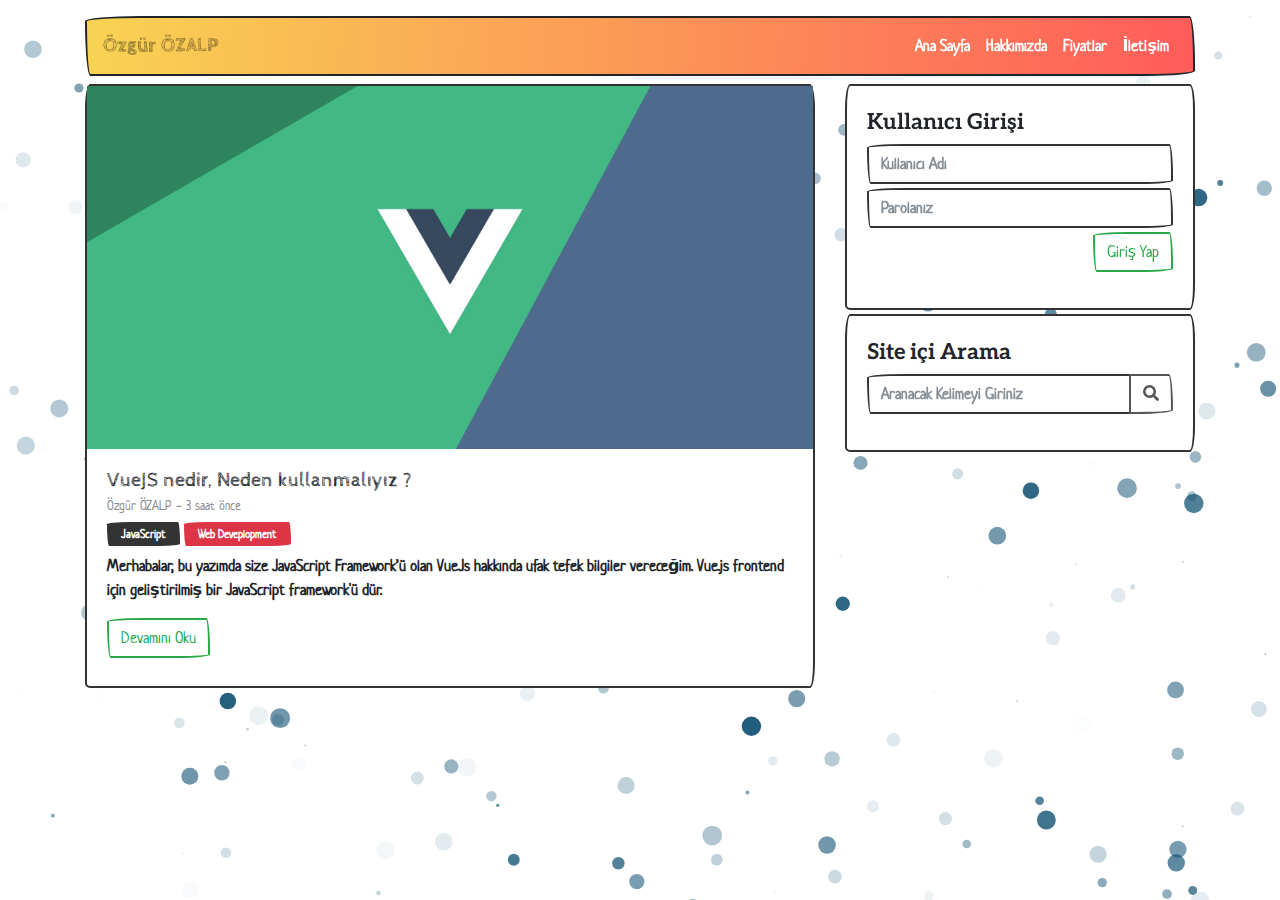
==== index.html @ abfc7f19 "son rütüşlar atıldı" ====
<!doctype html>
<html lang="tr">
<head>
    <meta charset="utf-8">
    <meta name="viewport" content="width=device-width, initial-scale=1, shrink-to-fit=no">
    <link rel="icon" type="image/png" href="img/favicon.png">
    <link rel="stylesheet" href="css/bootstrap.min.css">
    <link rel="stylesheet" href="css/style.css">
    <title>Özgür ÖZALP - Hoş Geldiniz</title>
</head>
<body class="bg-light">      
<div id="particles-js"></div>   
<div class="container">
    <!-- Menu -->
    <nav class="navbar navbar-expand-lg navbar-dark mt-3 rounded bg-danger mb-2 bg-renk">
        <a class="navbar-brand text-black-50 font-weight-bold" href="#">Özgür ÖZALP</a>
        <button class="navbar-toggler" type="button" data-toggle="collapse" data-target="#navbarSupportedContent" aria-controls="navbarSupportedContent" aria-expanded="false" aria-label="Toggle navigation">
            <span class="navbar-toggler-icon"></span>
        </button>
        <div class="collapse navbar-collapse" id="navbarSupportedContent">
            <ul class="navbar-nav ml-auto">
                <li class="nav-item active">
                    <a class="nav-link" href="#">Ana Sayfa <span class="sr-only">(current)</span></a>
                </li>
                <li class="nav-item">
                    <a class="nav-link" href="about.html">Hakkımızda</a>
                </li>
                <li class="nav-item">
                    <a class="nav-link" href="pricing.html">Fiyatlar</a>
                </li>
                <li class="nav-item">
                    <a class="nav-link" href="contact.html">İletişim</a>
                </li>
            </ul>
        </div>
    </nav>
    <!-- Menu -->
    <div class="row mb-5">
        <div class="col-md-8 mb-1">
            <div class="card">
                <img src="img/article-img.png" class="card-img-top" alt="Özgür ÖZALP">
                <div class="card-body">
                    <h5 class="card-title mb-0">VueJS nedir, Neden kullanmalıyız ?</h5>
                    <p class="mb-1"><small class="text-muted">Özgür ÖZALP - 3 saat önce</small></p>
                    <a href="#" class="badge badge-primary text-decoration-none">JavaScript</a>
                    <a href="#" class="badge badge-danger text-decoration-none">Web Deveplopment</a>
                    <p class="card-text mt-2">Merhabalar, bu yazımda size JavaScript Framework’ü olan VueJs hakkında ufak tefek bilgiler vereceğim.
                        Vue.js frontend için geliştirilmiş bir JavaScript framework'ü dür.
                    </p>
                    <a href="post.html" class="btn btn-outline-success mb-2">Devamını Oku</a>
                </div>
            </div>
        </div>
        <div class="col-md-4">
            <div class="card mb-1">
                <div class="card-body">
                    <p class="fontlu-text">Kullanıcı Girişi</p>
                    <form id="loginForm">
                        <div class="form-group mb-1">
                            <input type="text" class="form-control" placeholder="Kullanıcı Adı" required>
                        </div>
                        <div class="form-group mb-1">
                            <input type="password" class="form-control" placeholder="Parolanız" required>
                        </div>
                        <div class="form-group text-right">
                            <button class="btn btn-outline-success">
                                Giriş Yap
                            </button>
                        </div>
                    </form>
                </div>
            </div>
            <div class="card">
                <div class="card-body">
                    <p class="fontlu-text">Site içi Arama</p>
                    <form id="searchForm">
                        <div class="input-group mb-3">
                            <input type="text" class="form-control" placeholder="Aranacak Kelimeyi Giriniz" aria-label="Aracanak Kelimeyi Giriniz" aria-describedby="button-addon2">
                            <div class="input-group-append">
                                <button class="btn btn-outline-secondary" type="button" id="button-addon2">
                                    <i class="fas fa-search"></i>
                                </button>
                            </div>
                        </div>
                    </form>
                </div>
            </div>
        </div>
    </div>
</div>
<script src="https://code.jquery.com/jquery-3.3.1.slim.min.js"></script>
<script src="https://cdnjs.cloudflare.com/ajax/libs/popper.js/1.14.7/umd/popper.min.js"></script>
<script src="https://stackpath.bootstrapcdn.com/bootstrap/4.3.1/js/bootstrap.min.js"></script>
<script src="js/particles.min.js"></script>
<script src="js/main.js"></script>
</body>
</html>
---- css/style.css ----
@import url('https://fonts.googleapis.com/css?family=Advent+Pro|Aleo|Roboto');
@import url(https://use.fontawesome.com/releases/v5.7.2/css/all.css);
.bg-renk {
    background: #F8D353;
    background: -webkit-linear-gradient(top left, #F8D353, #FF5C5A);
    background: -moz-linear-gradient(top left, #F8D353, #FF5C5A);
    background: linear-gradient(top left, #F8D353, #FF5C5A);
}
.pricing-card-title{
    font-family: 'Roboto', sans-serif;
}
.fa-whatsapp {
    color : #29a71a;
}
.pointer{
    cursor: pointer;
}
.contact-text{
    font-family: 'Advent Pro', sans-serif;
    font-size: 50px;
}
.fontlu-text{
	font-family: 'Aleo', serif;
	font-size: 22px;
	margin-bottom: 5px;
}

.yorumlar {
    font-family: 'Aleo', serif;
    font-size: 35px;
}

.yorumYap {
    font-family: 'Aleo', serif;
    font-size: 35px;
}


#particles-js{ 
    position: fixed;
    width: 100%; 
    height: 100%;
}
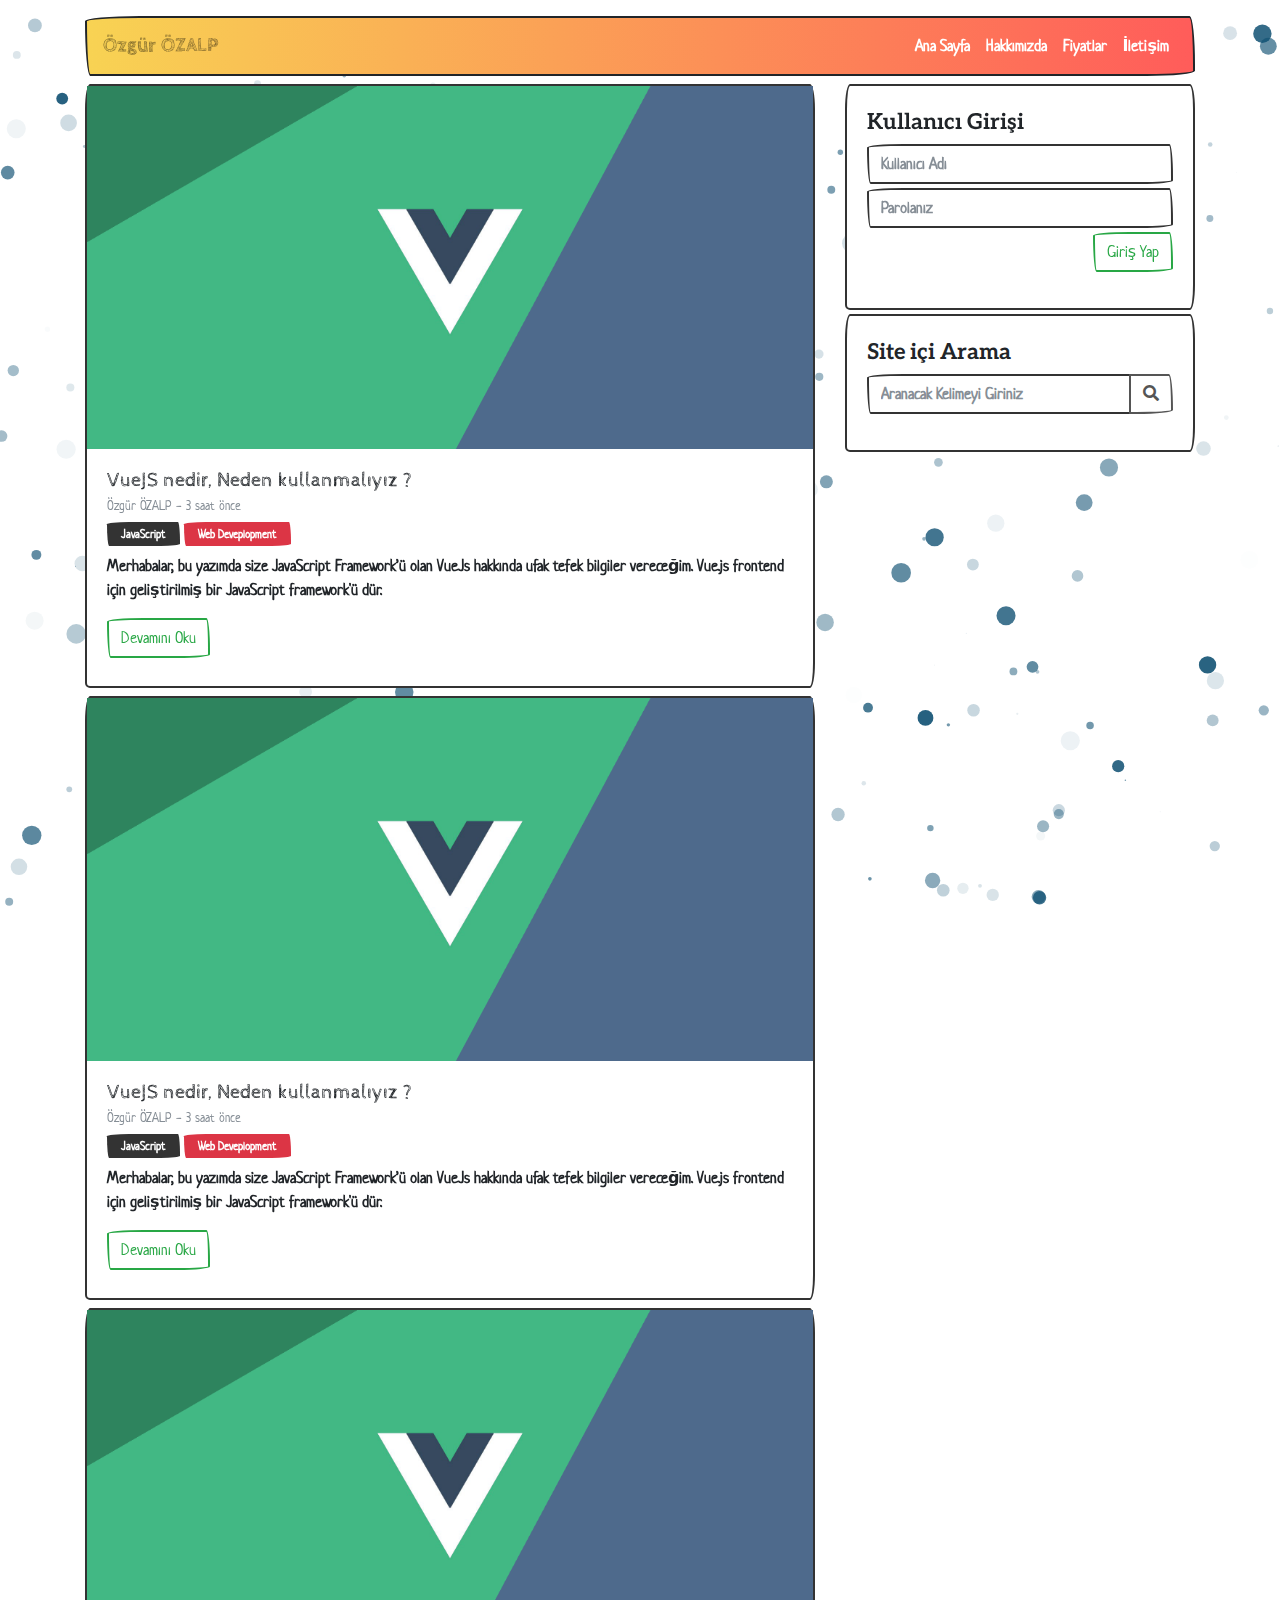
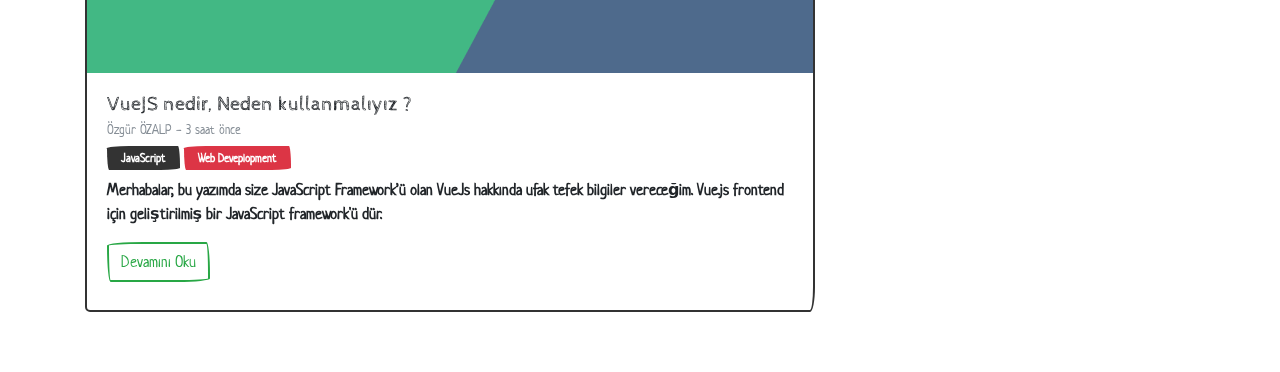
==== commit ba7344eb: "ana sayfaya içerik eklendi" ====
--- a/index.html
+++ b/index.html
@@ -37,17 +37,51 @@
     <!-- Menu -->
     <div class="row mb-5">
         <div class="col-md-8 mb-1">
-            <div class="card">
-                <img src="img/article-img.png" class="card-img-top" alt="Özgür ÖZALP">
-                <div class="card-body">
-                    <h5 class="card-title mb-0">VueJS nedir, Neden kullanmalıyız ?</h5>
-                    <p class="mb-1"><small class="text-muted">Özgür ÖZALP - 3 saat önce</small></p>
-                    <a href="#" class="badge badge-primary text-decoration-none">JavaScript</a>
-                    <a href="#" class="badge badge-danger text-decoration-none">Web Deveplopment</a>
-                    <p class="card-text mt-2">Merhabalar, bu yazımda size JavaScript Framework’ü olan VueJs hakkında ufak tefek bilgiler vereceğim.
-                        Vue.js frontend için geliştirilmiş bir JavaScript framework'ü dür.
-                    </p>
-                    <a href="post.html" class="btn btn-outline-success mb-2">Devamını Oku</a>
+            <div class="row">
+                <div class="col-md-12 mb-2">
+                    <div class="card">
+                        <img src="img/article-img.png" class="card-img-top" alt="Özgür ÖZALP">
+                        <div class="card-body">
+                            <h5 class="card-title mb-0">VueJS nedir, Neden kullanmalıyız ?</h5>
+                            <p class="mb-1"><small class="text-muted">Özgür ÖZALP - 3 saat önce</small></p>
+                            <a href="#" class="badge badge-primary text-decoration-none">JavaScript</a>
+                            <a href="#" class="badge badge-danger text-decoration-none">Web Deveplopment</a>
+                            <p class="card-text mt-2">Merhabalar, bu yazımda size JavaScript Framework’ü olan VueJs hakkında ufak tefek bilgiler vereceğim.
+                                Vue.js frontend için geliştirilmiş bir JavaScript framework'ü dür.
+                            </p>
+                            <a href="post.html" class="btn btn-outline-success mb-2">Devamını Oku</a>
+                        </div>
+                    </div>
+                </div>
+                <div class="col-md-12 mb-2">
+                    <div class="card">
+                        <img src="img/article-img.png" class="card-img-top" alt="Özgür ÖZALP">
+                        <div class="card-body">
+                            <h5 class="card-title mb-0">VueJS nedir, Neden kullanmalıyız ?</h5>
+                            <p class="mb-1"><small class="text-muted">Özgür ÖZALP - 3 saat önce</small></p>
+                            <a href="#" class="badge badge-primary text-decoration-none">JavaScript</a>
+                            <a href="#" class="badge badge-danger text-decoration-none">Web Deveplopment</a>
+                            <p class="card-text mt-2">Merhabalar, bu yazımda size JavaScript Framework’ü olan VueJs hakkında ufak tefek bilgiler vereceğim.
+                                Vue.js frontend için geliştirilmiş bir JavaScript framework'ü dür.
+                            </p>
+                            <a href="post.html" class="btn btn-outline-success mb-2">Devamını Oku</a>
+                        </div>
+                    </div>
+                </div>
+                <div class="col-md-12 mb-2">
+                    <div class="card">
+                        <img src="img/article-img.png" class="card-img-top" alt="Özgür ÖZALP">
+                        <div class="card-body">
+                            <h5 class="card-title mb-0">VueJS nedir, Neden kullanmalıyız ?</h5>
+                            <p class="mb-1"><small class="text-muted">Özgür ÖZALP - 3 saat önce</small></p>
+                            <a href="#" class="badge badge-primary text-decoration-none">JavaScript</a>
+                            <a href="#" class="badge badge-danger text-decoration-none">Web Deveplopment</a>
+                            <p class="card-text mt-2">Merhabalar, bu yazımda size JavaScript Framework’ü olan VueJs hakkında ufak tefek bilgiler vereceğim.
+                                Vue.js frontend için geliştirilmiş bir JavaScript framework'ü dür.
+                            </p>
+                            <a href="post.html" class="btn btn-outline-success mb-2">Devamını Oku</a>
+                        </div>
+                    </div>
                 </div>
             </div>
         </div>
--- a/css/style.css
+++ b/css/style.css
@@ -35,9 +35,33 @@
     font-size: 35px;
 }
 
-
 #particles-js{ 
     position: fixed;
     width: 100%; 
     height: 100%;
-}+}
+.jump {
+    animation: jump 2.3s ease-in-out infinite;
+    transform-origin: 50% 100%;
+    z-index:2;
+}
+@keyframes jump {
+    10% {
+        transform: scale(1.2,0.8);
+    }
+    24%, 26% {
+        transform: translateY(-20vh) scale(1,1.001);
+    }
+    40% {
+        transform: translateY(0) scale(1,0.999);
+    }
+    44% {
+        transform: translateY(0) scale(1.05,0.97);
+    }
+    56% {
+        transform: translateY(-6vh) scale(1.01,1);
+    }
+    70% {
+        transform: translateY(0) scale(1,1);
+    }
+}
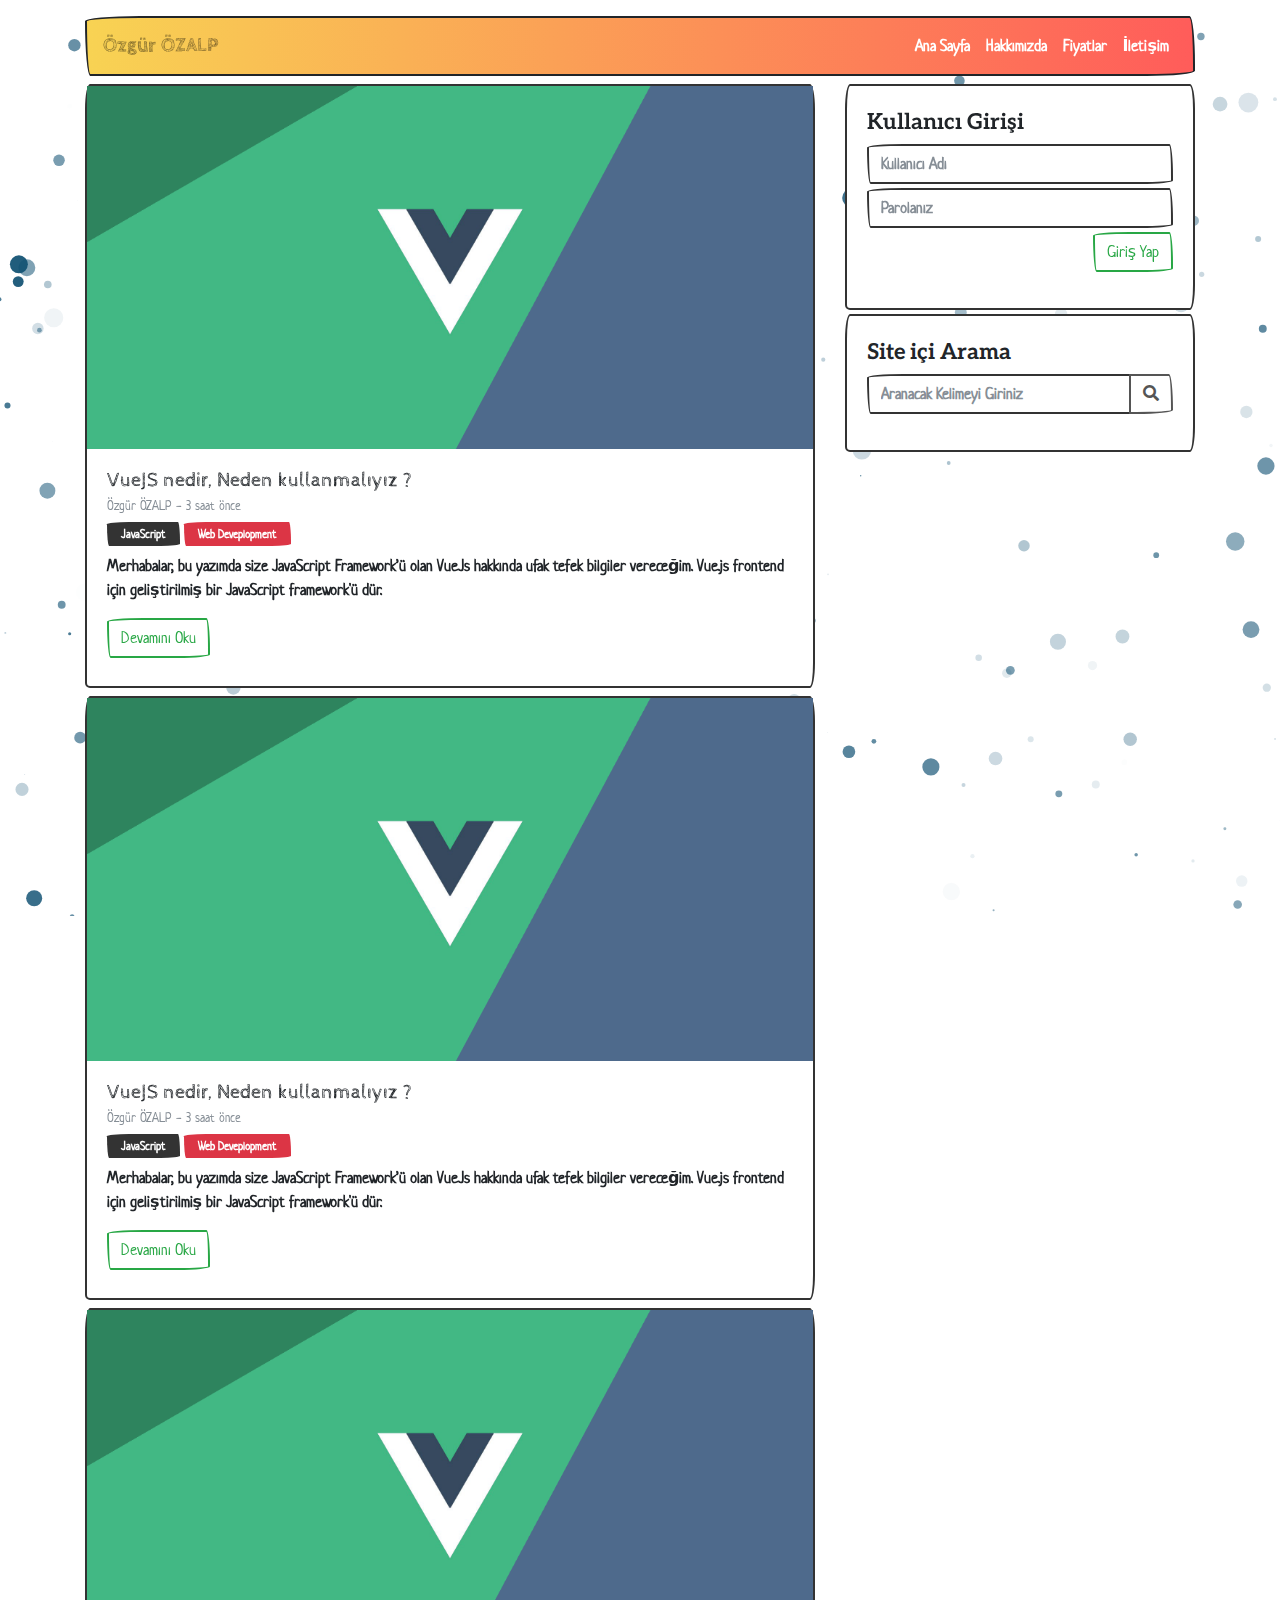
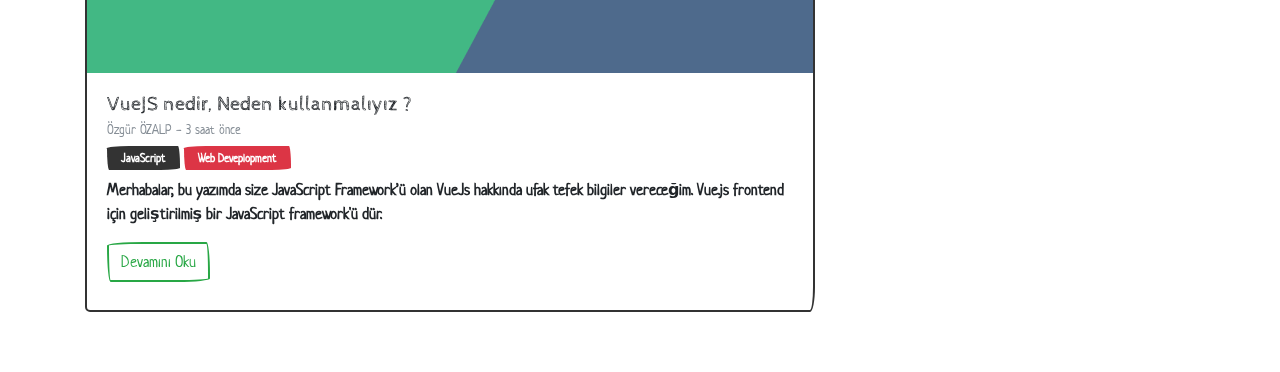
==== commit ba6b0841: "tüm sayfalara değişik animasyonlar eklendi" ====
--- a/index.html
+++ b/index.html
@@ -5,6 +5,7 @@
     <meta name="viewport" content="width=device-width, initial-scale=1, shrink-to-fit=no">
     <link rel="icon" type="image/png" href="img/favicon.png">
     <link rel="stylesheet" href="css/bootstrap.min.css">
+    <link rel="stylesheet" href="css/animate.css">
     <link rel="stylesheet" href="css/style.css">
     <title>Özgür ÖZALP - Hoş Geldiniz</title>
 </head>
@@ -35,7 +36,7 @@
         </div>
     </nav>
     <!-- Menu -->
-    <div class="row mb-5">
+    <div class="row mb-5 animated bounceIn">
         <div class="col-md-8 mb-1">
             <div class="row">
                 <div class="col-md-12 mb-2">
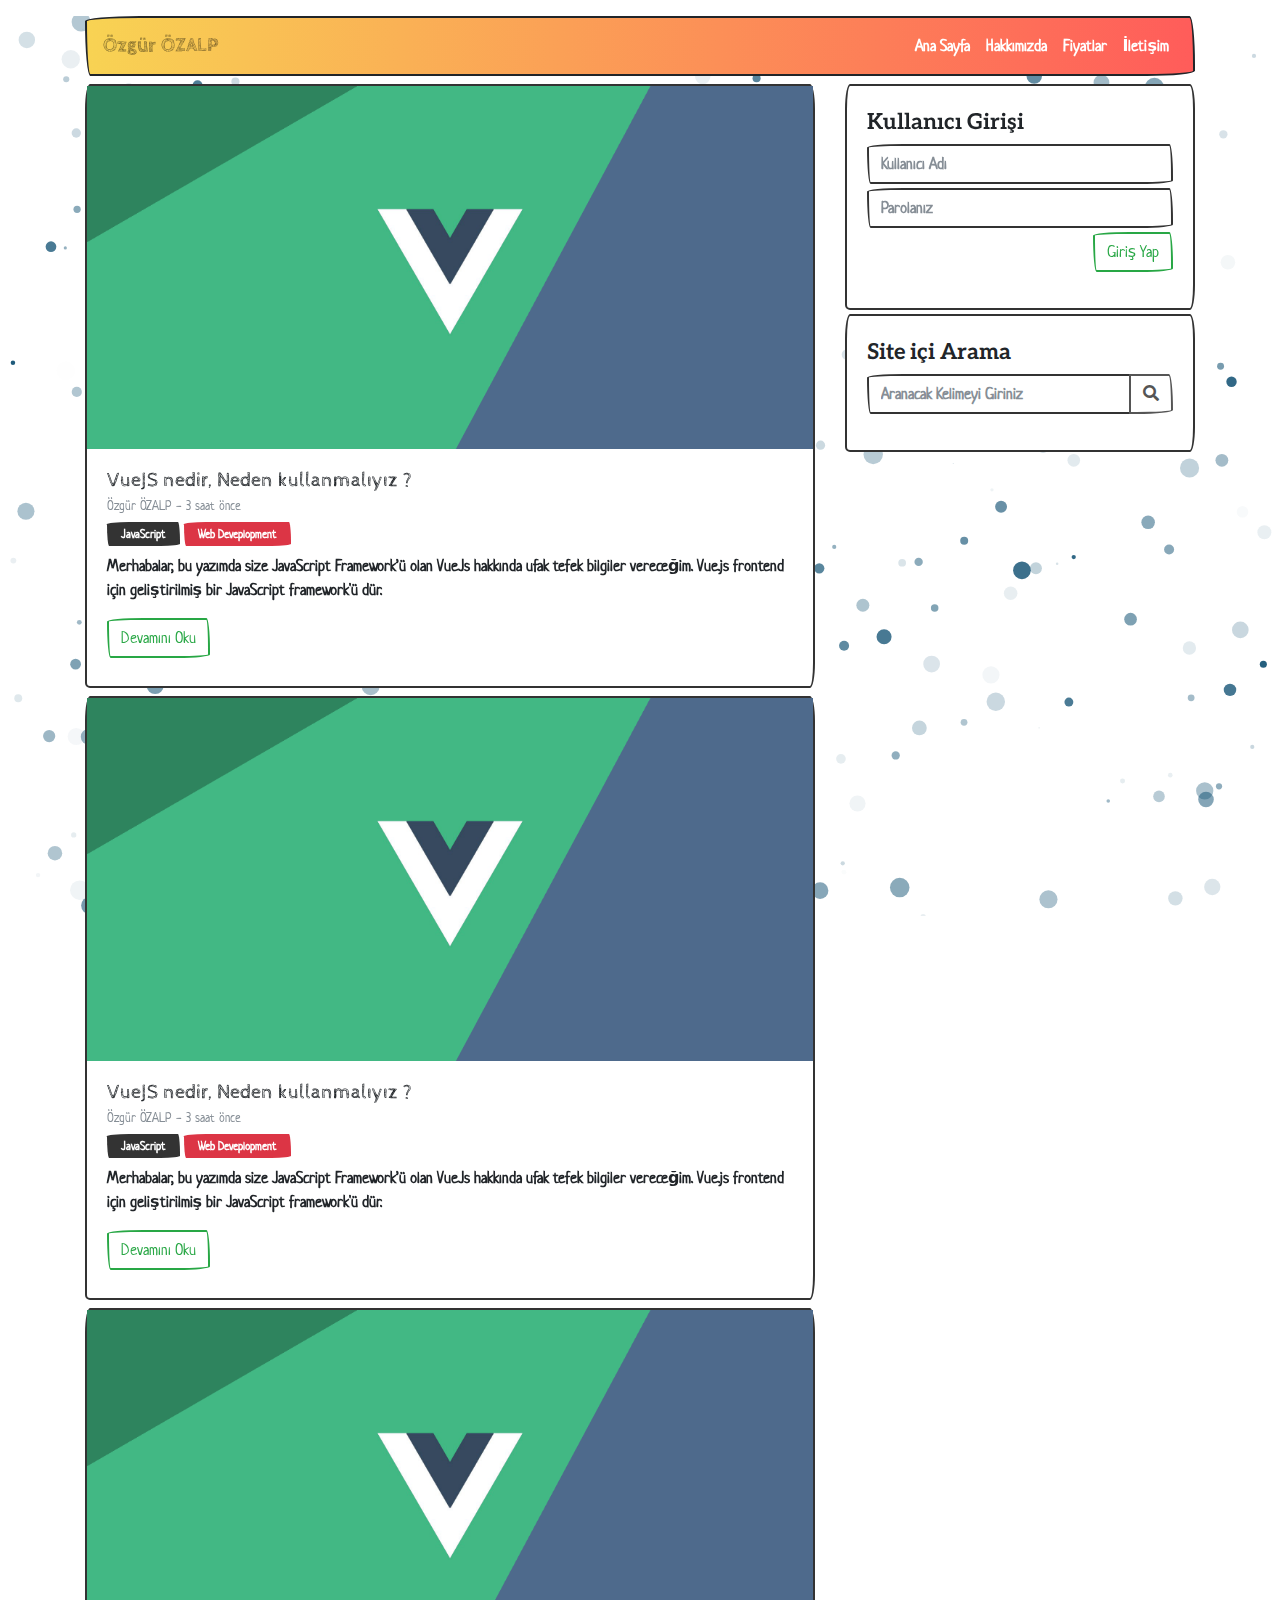
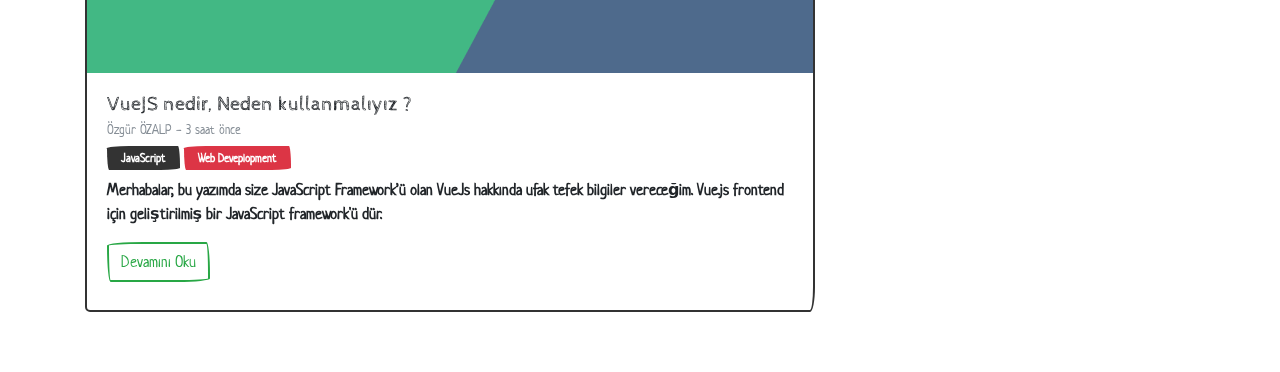
==== commit aba9797f: "animasyon hataları giderildi" ====
--- a/index.html
+++ b/index.html
@@ -36,8 +36,8 @@
         </div>
     </nav>
     <!-- Menu -->
-    <div class="row mb-5 animated bounceIn">
-        <div class="col-md-8 mb-1">
+    <div class="row mb-5">
+        <div class="col-md-8 mb-1 animated slideInLeft">
             <div class="row">
                 <div class="col-md-12 mb-2">
                     <div class="card">
@@ -86,7 +86,7 @@
                 </div>
             </div>
         </div>
-        <div class="col-md-4">
+        <div class="col-md-4 animated slideInRight">
             <div class="card mb-1">
                 <div class="card-body">
                     <p class="fontlu-text">Kullanıcı Girişi</p>
--- a/css/style.css
+++ b/css/style.css
@@ -1,5 +1,8 @@
 @import url('https://fonts.googleapis.com/css?family=Advent+Pro|Aleo|Roboto');
 @import url(https://use.fontawesome.com/releases/v5.7.2/css/all.css);
+body{
+    overflow-x: hidden;
+}
 .bg-renk {
     background: #F8D353;
     background: -webkit-linear-gradient(top left, #F8D353, #FF5C5A);
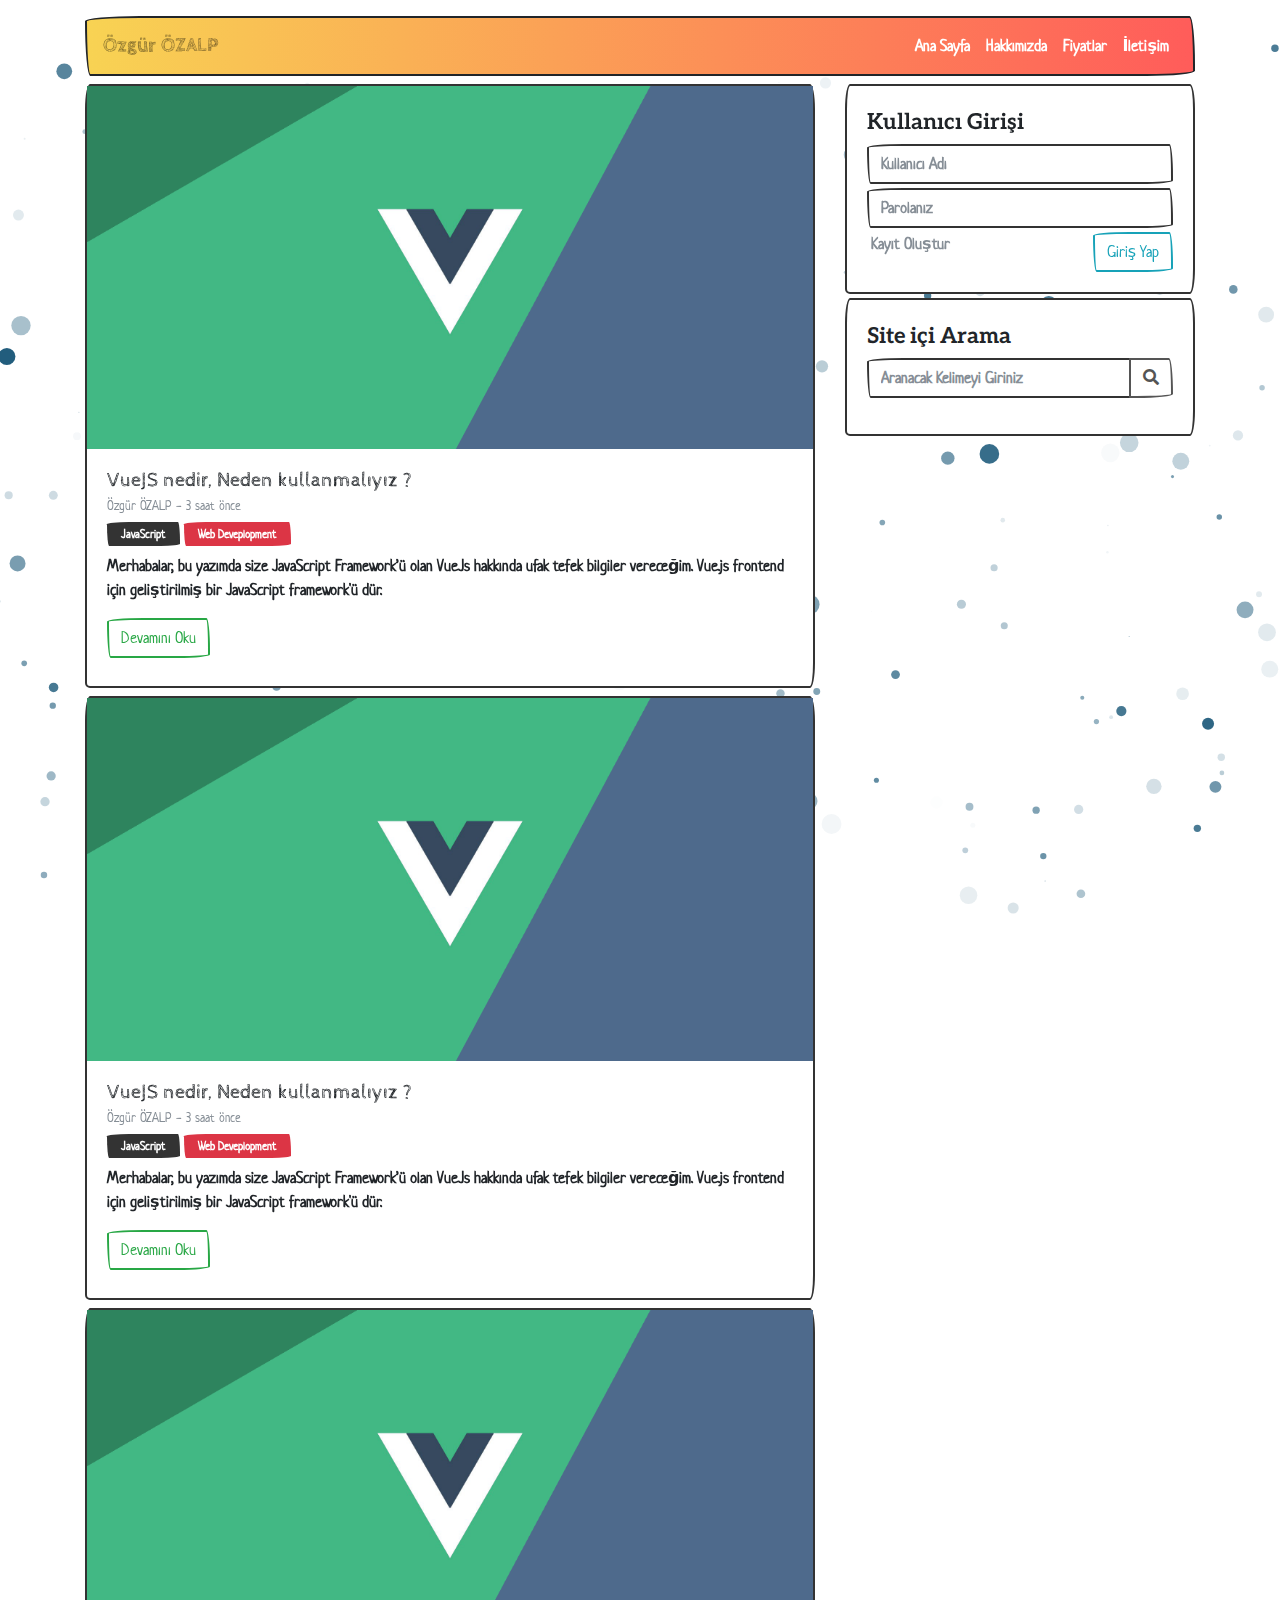
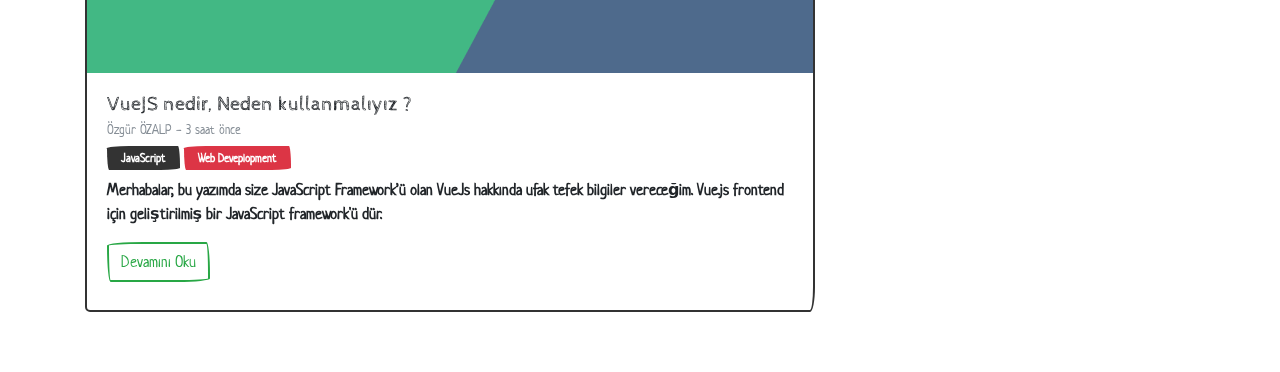
==== commit aed94b9e: "düzenlemeler yapıldı" ====
--- a/index.html
+++ b/index.html
@@ -89,17 +89,39 @@
         <div class="col-md-4 animated slideInRight">
             <div class="card mb-1">
                 <div class="card-body">
-                    <p class="fontlu-text">Kullanıcı Girişi</p>
-                    <form id="loginForm">
+                    <form id="loginForm" class="d-block">
+                        <p class="fontlu-text">Kullanıcı Girişi</p>
                         <div class="form-group mb-1">
                             <input type="text" class="form-control" placeholder="Kullanıcı Adı" required>
                         </div>
                         <div class="form-group mb-1">
                             <input type="password" class="form-control" placeholder="Parolanız" required>
                         </div>
-                        <div class="form-group text-right">
-                            <button class="btn btn-outline-success">
+                        <div class="form-group">
+                            <p class="float-left text-muted pointer ml-1 switch" id="login">Kayıt Oluştur</p>
+                            <button class="btn btn-outline-info float-right">
                                 Giriş Yap
+                            </button>
+                        </div>
+                    </form>
+                    <form id="registerForm" class="d-none">
+                        <p class="fontlu-text">Hesap Oluştur</p>
+                        <div class="form-group mb-1">
+                            <input type="text" class="form-control" placeholder="Kullanıcı Adı" required>
+                        </div>
+                        <div class="form-group mb-1">
+                            <input type="email" class="form-control" placeholder="E Posta Adresi" required>
+                        </div>
+                        <div class="form-group mb-1">
+                            <input type="password" class="form-control" placeholder="Parolanız" required>
+                        </div>
+                        <div class="form-group mb-1">
+                            <input type="password" class="form-control" placeholder="Parola Tekrarı" required>
+                        </div>
+                        <div class="form-group">
+                            <p class="float-left text-muted pointer ml-1 switch" id="register">Zaten Üyeyim</p>
+                            <button class="btn btn-outline-info float-right">
+                                Kayıt Ol
                             </button>
                         </div>
                     </form>
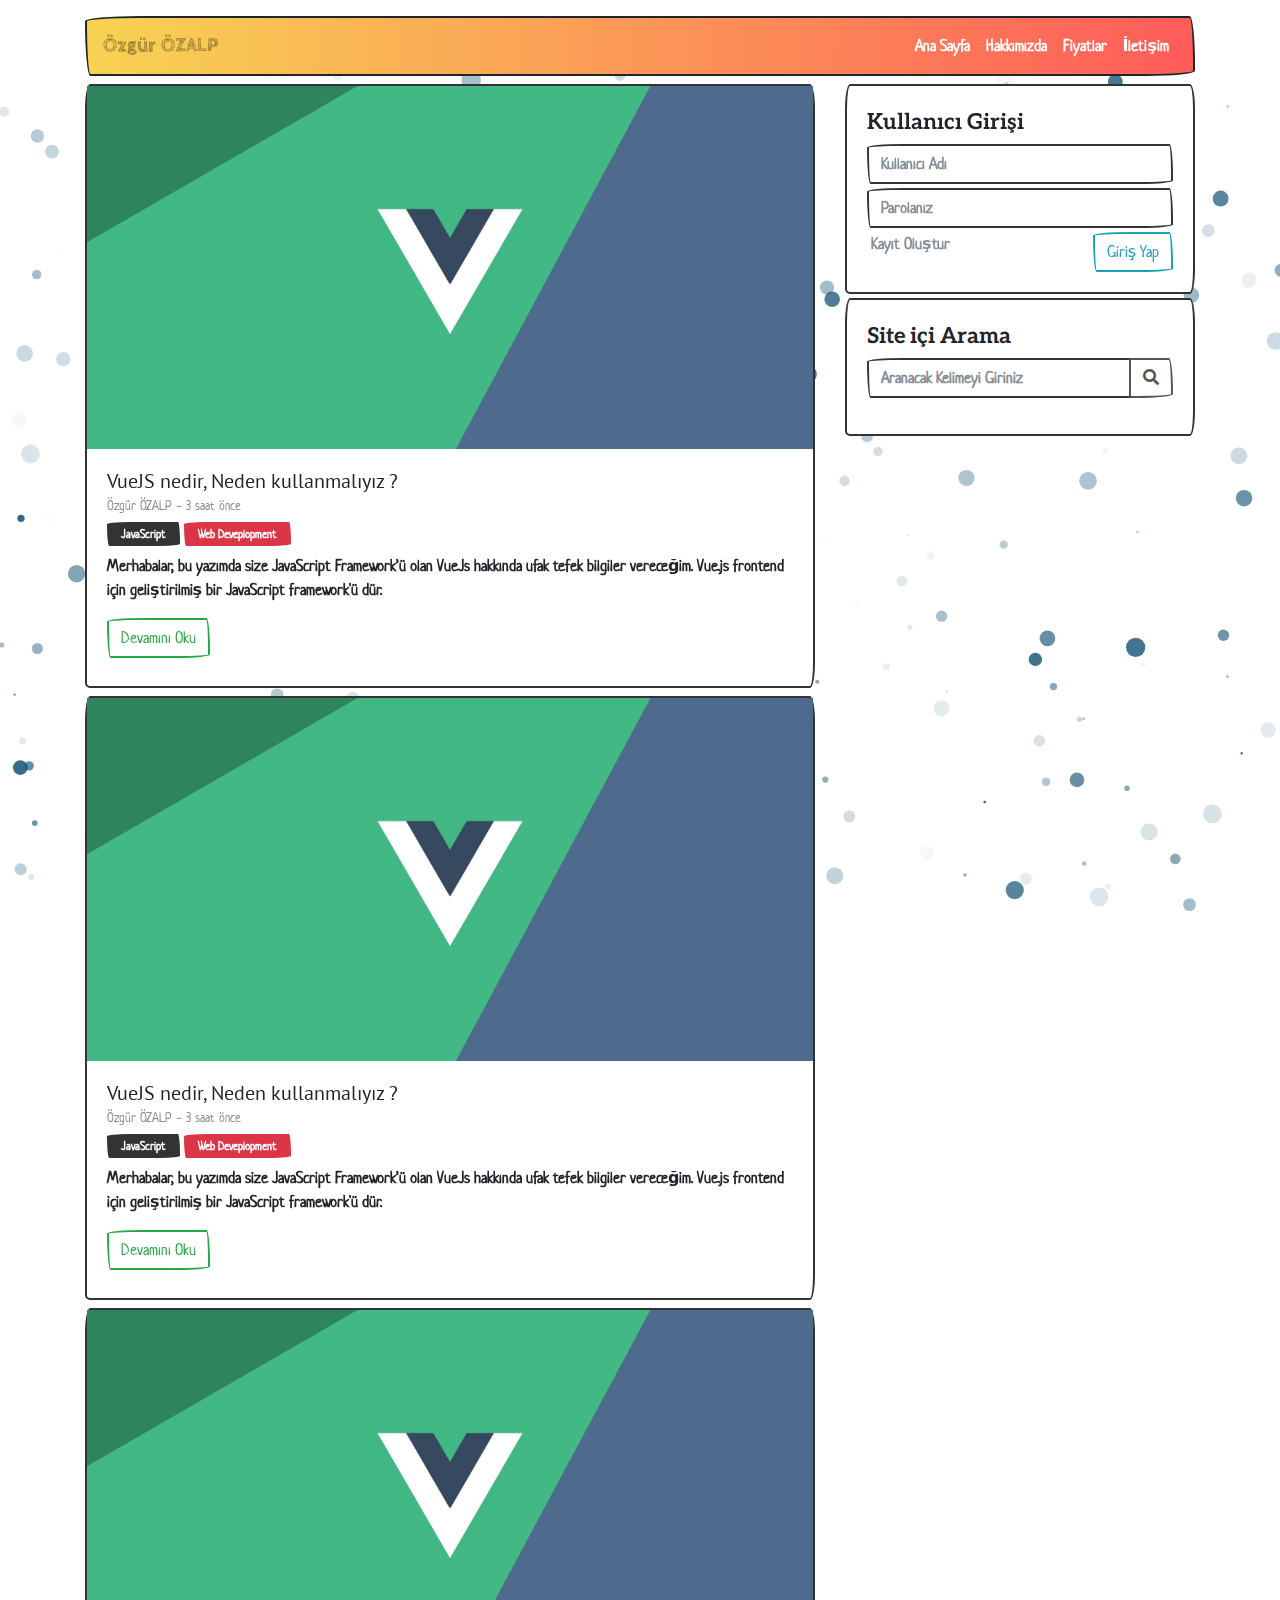
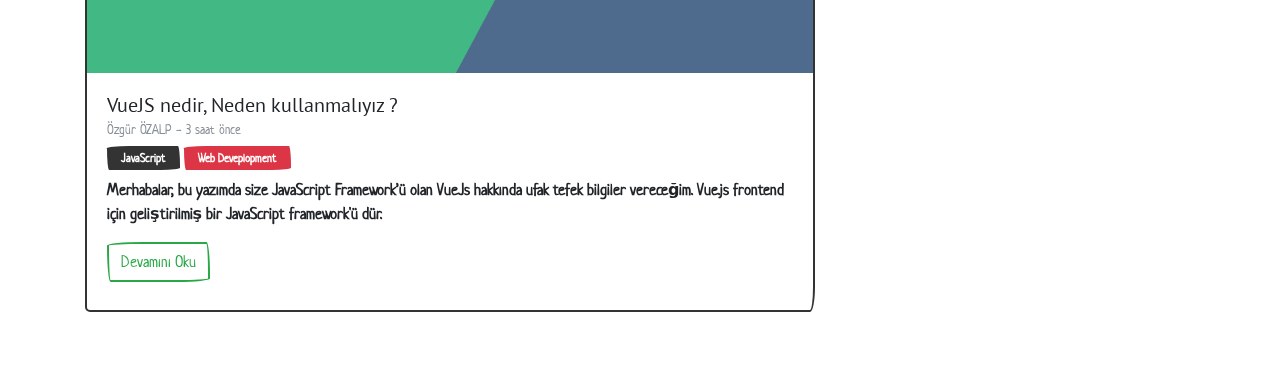
==== commit f3fd13b7: "yeni font eklendi" ====
--- a/index.html
+++ b/index.html
@@ -43,7 +43,7 @@
                     <div class="card">
                         <img src="img/article-img.png" class="card-img-top" alt="Özgür ÖZALP">
                         <div class="card-body">
-                            <h5 class="card-title mb-0">VueJS nedir, Neden kullanmalıyız ?</h5>
+                            <h5 class="card-title yeniFont mb-0">VueJS nedir, Neden kullanmalıyız ?</h5>
                             <p class="mb-1"><small class="text-muted">Özgür ÖZALP - 3 saat önce</small></p>
                             <a href="#" class="badge badge-primary text-decoration-none">JavaScript</a>
                             <a href="#" class="badge badge-danger text-decoration-none">Web Deveplopment</a>
@@ -58,7 +58,7 @@
                     <div class="card">
                         <img src="img/article-img.png" class="card-img-top" alt="Özgür ÖZALP">
                         <div class="card-body">
-                            <h5 class="card-title mb-0">VueJS nedir, Neden kullanmalıyız ?</h5>
+                            <h5 class="card-title yeniFont mb-0">VueJS nedir, Neden kullanmalıyız ?</h5>
                             <p class="mb-1"><small class="text-muted">Özgür ÖZALP - 3 saat önce</small></p>
                             <a href="#" class="badge badge-primary text-decoration-none">JavaScript</a>
                             <a href="#" class="badge badge-danger text-decoration-none">Web Deveplopment</a>
@@ -73,7 +73,7 @@
                     <div class="card">
                         <img src="img/article-img.png" class="card-img-top" alt="Özgür ÖZALP">
                         <div class="card-body">
-                            <h5 class="card-title mb-0">VueJS nedir, Neden kullanmalıyız ?</h5>
+                            <h5 class="card-title yeniFont mb-0">VueJS nedir, Neden kullanmalıyız ?</h5>
                             <p class="mb-1"><small class="text-muted">Özgür ÖZALP - 3 saat önce</small></p>
                             <a href="#" class="badge badge-primary text-decoration-none">JavaScript</a>
                             <a href="#" class="badge badge-danger text-decoration-none">Web Deveplopment</a>
--- a/css/style.css
+++ b/css/style.css
@@ -1,4 +1,4 @@
-@import url('https://fonts.googleapis.com/css?family=Advent+Pro|Aleo|Roboto');
+@import url('https://fonts.googleapis.com/css?family=Advent+Pro|Aleo|Roboto|PT+Sans');
 @import url(https://use.fontawesome.com/releases/v5.7.2/css/all.css);
 body{
     overflow-x: hidden;
@@ -68,3 +68,7 @@
         transform: translateY(0) scale(1,1);
     }
 }
+
+.yeniFont{
+    font-family: 'PT Sans', sans-serif;
+}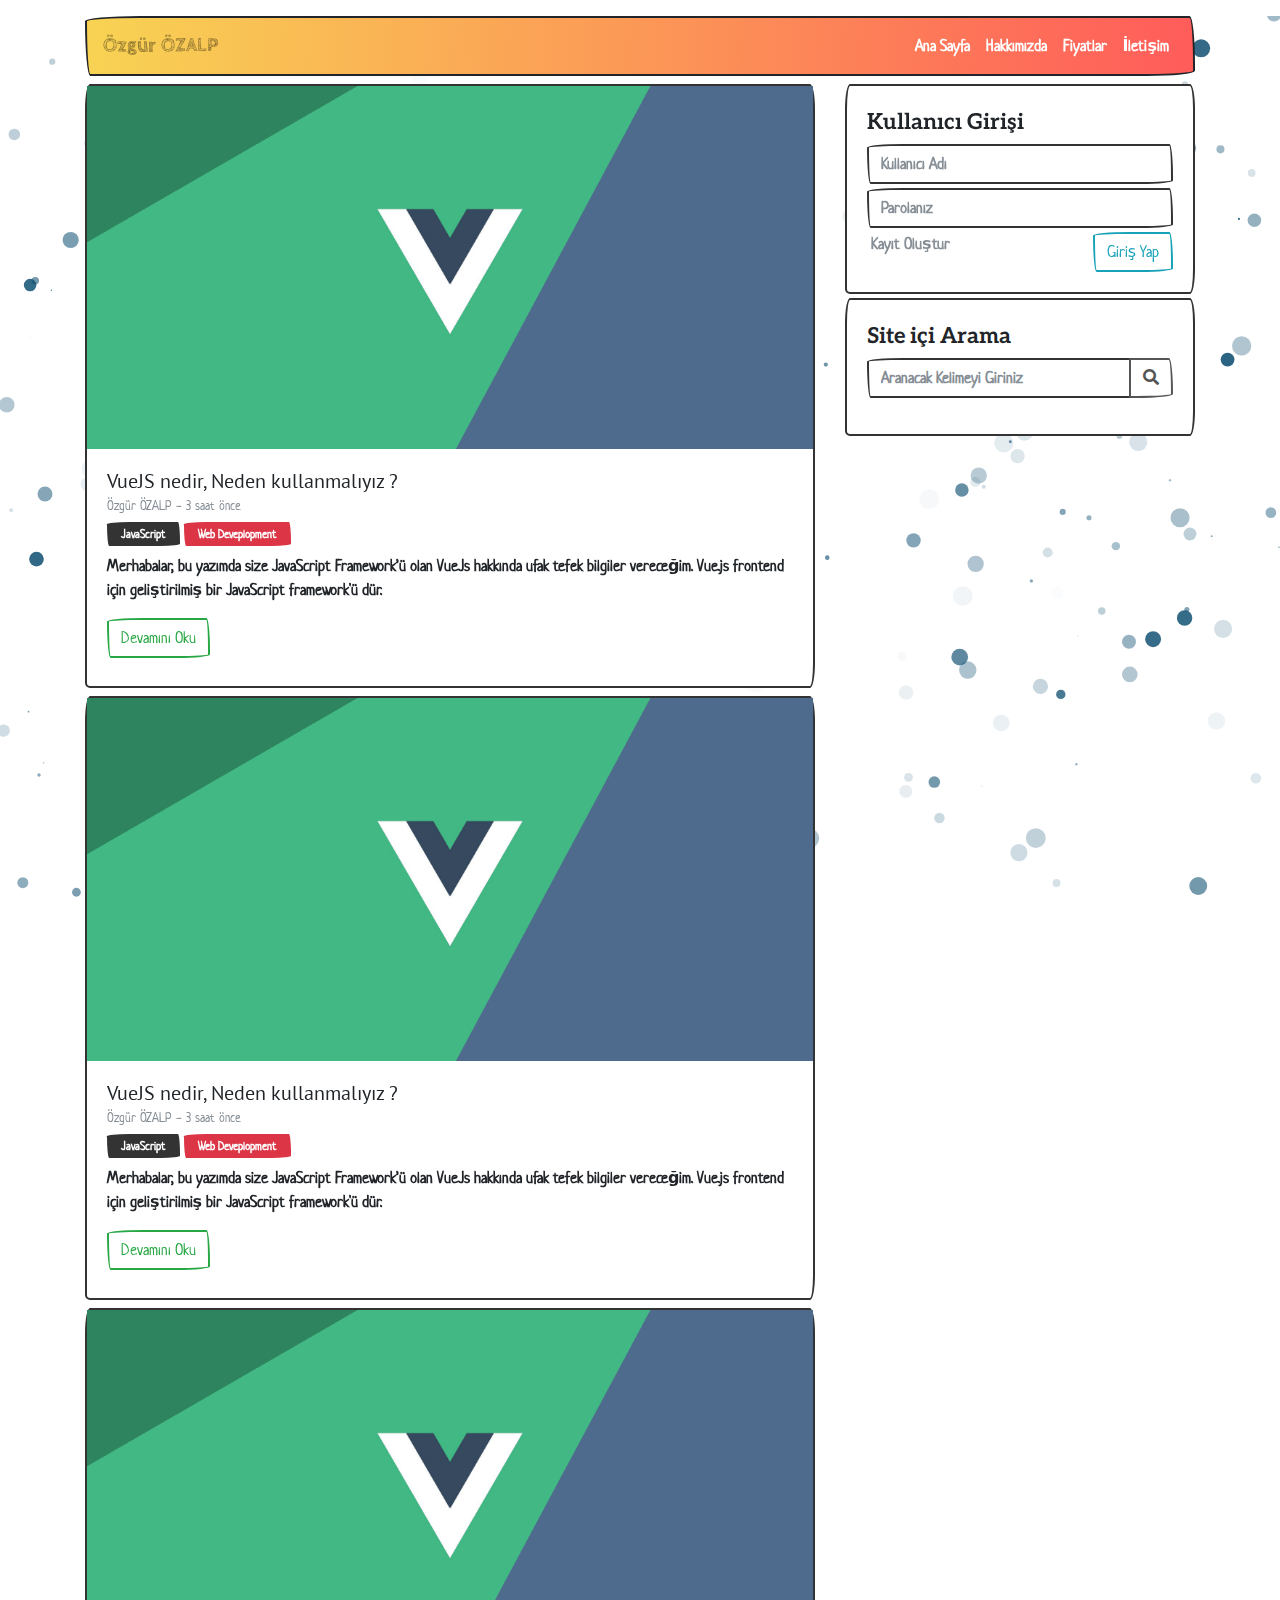
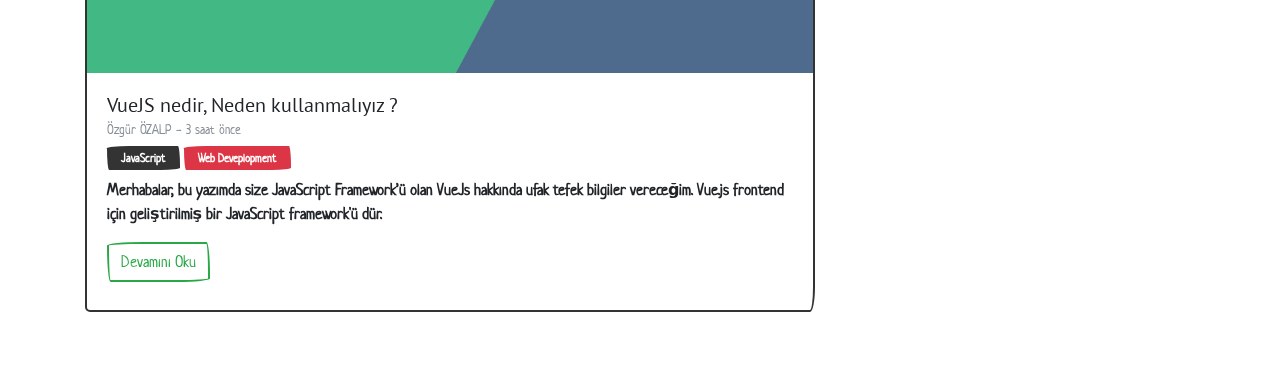
==== commit 3cb8377c: "yeni animasyonlar eklendi" ====
--- a/index.html
+++ b/index.html
@@ -14,22 +14,22 @@
 <div class="container">
     <!-- Menu -->
     <nav class="navbar navbar-expand-lg navbar-dark mt-3 rounded bg-danger mb-2 bg-renk">
-        <a class="navbar-brand text-black-50 font-weight-bold" href="#">Özgür ÖZALP</a>
+        <a class="navbar-brand text-black-50 font-weight-bold animated" id="logo" href="#">Özgür ÖZALP</a>
         <button class="navbar-toggler" type="button" data-toggle="collapse" data-target="#navbarSupportedContent" aria-controls="navbarSupportedContent" aria-expanded="false" aria-label="Toggle navigation">
             <span class="navbar-toggler-icon"></span>
         </button>
         <div class="collapse navbar-collapse" id="navbarSupportedContent">
             <ul class="navbar-nav ml-auto">
-                <li class="nav-item active">
+                <li class="nav-item animated active">
                     <a class="nav-link" href="#">Ana Sayfa <span class="sr-only">(current)</span></a>
                 </li>
-                <li class="nav-item">
+                <li class="nav-item animated">
                     <a class="nav-link" href="about.html">Hakkımızda</a>
                 </li>
-                <li class="nav-item">
+                <li class="nav-item animated">
                     <a class="nav-link" href="pricing.html">Fiyatlar</a>
                 </li>
-                <li class="nav-item">
+                <li class="nav-item animated">
                     <a class="nav-link" href="contact.html">İletişim</a>
                 </li>
             </ul>
@@ -62,8 +62,8 @@
                             <p class="mb-1"><small class="text-muted">Özgür ÖZALP - 3 saat önce</small></p>
                             <a href="#" class="badge badge-primary text-decoration-none">JavaScript</a>
                             <a href="#" class="badge badge-danger text-decoration-none">Web Deveplopment</a>
-                            <p class="card-text mt-2">Merhabalar, bu yazımda size JavaScript Framework’ü olan VueJs hakkında ufak tefek bilgiler vereceğim.
-                                Vue.js frontend için geliştirilmiş bir JavaScript framework'ü dür.
+                                <p class="card-text mt-2">Merhabalar, bu yazımda size JavaScript Framework’ü olan VueJs hakkında ufak tefek bilgiler vereceğim.
+                                    Vue.js frontend için geliştirilmiş bir JavaScript framework'ü dür.
                             </p>
                             <a href="post.html" class="btn btn-outline-success mb-2">Devamını Oku</a>
                         </div>
--- a/css/style.css
+++ b/css/style.css
@@ -2,6 +2,42 @@
 @import url(https://use.fontawesome.com/releases/v5.7.2/css/all.css);
 body{
     overflow-x: hidden;
+}
+@keyframes tada {
+    from {
+        -webkit-transform: scale3d(1, 1, 1);
+        transform: scale3d(1, 1, 1);
+    }
+
+    10%,
+    20% {
+        -webkit-transform: scale3d(0.9, 0.9, 0.9) rotate3d(0, 0, 1, -3deg);
+        transform: scale3d(0.9, 0.9, 0.9) rotate3d(0, 0, 1, -3deg);
+    }
+
+    30%,
+    50%,
+    70%,
+    90% {
+        -webkit-transform: scale3d(1.1, 1.1, 1.1) rotate3d(0, 0, 1, 3deg);
+        transform: scale3d(1.1, 1.1, 1.1) rotate3d(0, 0, 1, 3deg);
+    }
+
+    40%,
+    60%,
+    80% {
+        -webkit-transform: scale3d(1.1, 1.1, 1.1) rotate3d(0, 0, 1, -3deg);
+        transform: scale3d(1.1, 1.1, 1.1) rotate3d(0, 0, 1, -3deg);
+    }
+
+    to {
+        -webkit-transform: scale3d(1, 1, 1);
+        transform: scale3d(1, 1, 1);
+    }
+}
+.navbar-brand:hover, .nav-item:hover{
+    -webkit-animation-name: tada;
+    animation-name: tada;
 }
 .bg-renk {
     background: #F8D353;
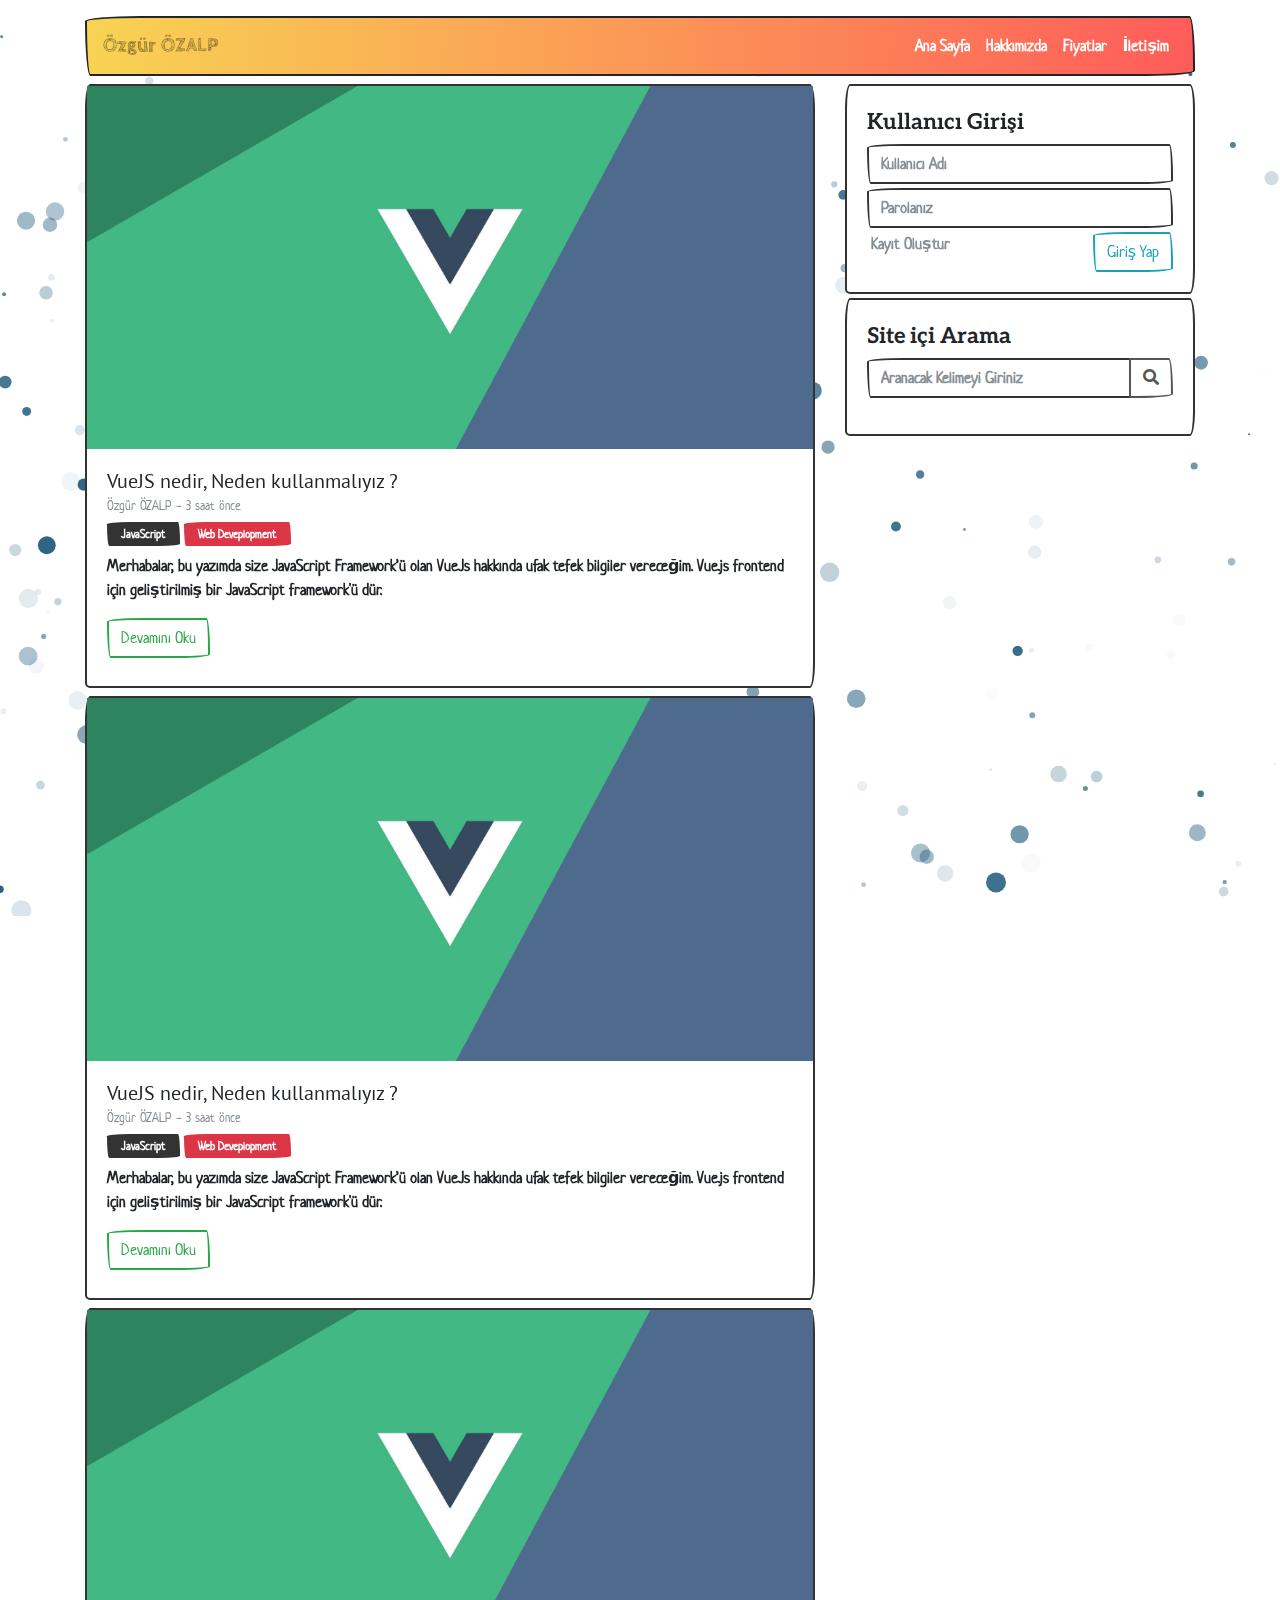
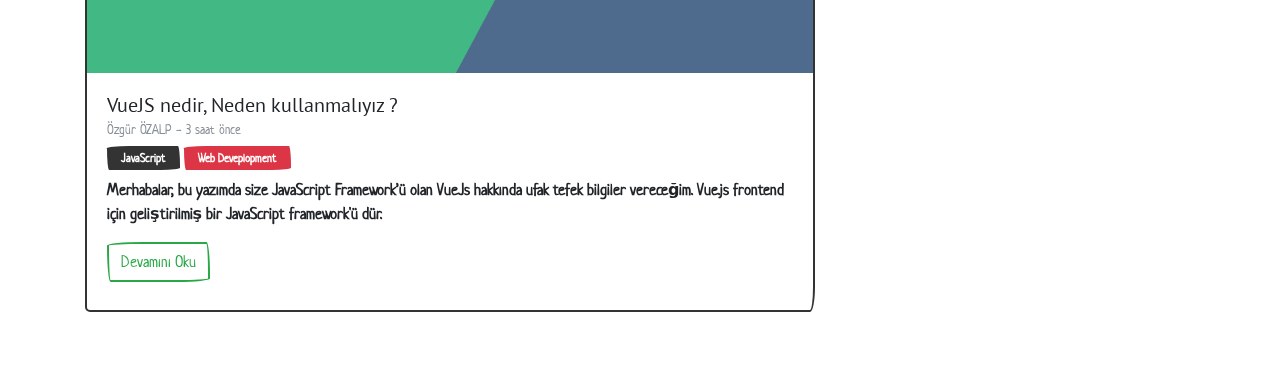
==== commit c18e3e22: "can sıkıntısı sonucu eklenenler" ====
--- a/index.html
+++ b/index.html
@@ -9,11 +9,11 @@
     <link rel="stylesheet" href="css/style.css">
     <title>Özgür ÖZALP - Hoş Geldiniz</title>
 </head>
-<body class="bg-light">      
+<body class="bg-light">
 <div id="particles-js"></div>   
 <div class="container">
     <!-- Menu -->
-    <nav class="navbar navbar-expand-lg navbar-dark mt-3 rounded bg-danger mb-2 bg-renk">
+    <nav class="navbar navbar-expand-sm navbar-dark mt-3 rounded bg-danger mb-2 bg-renk">
         <a class="navbar-brand text-black-50 font-weight-bold animated" id="logo" href="#">Özgür ÖZALP</a>
         <button class="navbar-toggler" type="button" data-toggle="collapse" data-target="#navbarSupportedContent" aria-controls="navbarSupportedContent" aria-expanded="false" aria-label="Toggle navigation">
             <span class="navbar-toggler-icon"></span>
@@ -89,7 +89,7 @@
         <div class="col-md-4 animated slideInRight">
             <div class="card mb-1">
                 <div class="card-body">
-                    <form id="loginForm" class="d-block">
+                    <form id="loginForm" class="animated d-block">
                         <p class="fontlu-text">Kullanıcı Girişi</p>
                         <div class="form-group mb-1">
                             <input type="text" class="form-control" placeholder="Kullanıcı Adı" required>
@@ -104,7 +104,7 @@
                             </button>
                         </div>
                     </form>
-                    <form id="registerForm" class="d-none">
+                    <form id="registerForm" class="animated d-none">
                         <p class="fontlu-text">Hesap Oluştur</p>
                         <div class="form-group mb-1">
                             <input type="text" class="form-control" placeholder="Kullanıcı Adı" required>
@@ -120,7 +120,7 @@
                         </div>
                         <div class="form-group">
                             <p class="float-left text-muted pointer ml-1 switch" id="register">Zaten Üyeyim</p>
-                            <button class="btn btn-outline-info float-right">
+                            <button class="btn btn-outline-success float-right">
                                 Kayıt Ol
                             </button>
                         </div>
@@ -130,7 +130,7 @@
             <div class="card">
                 <div class="card-body">
                     <p class="fontlu-text">Site içi Arama</p>
-                    <form id="searchForm">
+                    <form id="searchForm" >
                         <div class="input-group mb-3">
                             <input type="text" class="form-control" placeholder="Aranacak Kelimeyi Giriniz" aria-label="Aracanak Kelimeyi Giriniz" aria-describedby="button-addon2">
                             <div class="input-group-append">
@@ -145,7 +145,7 @@
         </div>
     </div>
 </div>
-<script src="https://code.jquery.com/jquery-3.3.1.slim.min.js"></script>
+<script src="https://code.jquery.com/jquery-3.4.0.min.js"></script>
 <script src="https://cdnjs.cloudflare.com/ajax/libs/popper.js/1.14.7/umd/popper.min.js"></script>
 <script src="https://stackpath.bootstrapcdn.com/bootstrap/4.3.1/js/bootstrap.min.js"></script>
 <script src="js/particles.min.js"></script>
--- a/css/style.css
+++ b/css/style.css
@@ -3,42 +3,22 @@
 body{
     overflow-x: hidden;
 }
-@keyframes tada {
-    from {
-        -webkit-transform: scale3d(1, 1, 1);
-        transform: scale3d(1, 1, 1);
-    }
 
-    10%,
-    20% {
-        -webkit-transform: scale3d(0.9, 0.9, 0.9) rotate3d(0, 0, 1, -3deg);
-        transform: scale3d(0.9, 0.9, 0.9) rotate3d(0, 0, 1, -3deg);
-    }
-
-    30%,
-    50%,
-    70%,
-    90% {
-        -webkit-transform: scale3d(1.1, 1.1, 1.1) rotate3d(0, 0, 1, 3deg);
-        transform: scale3d(1.1, 1.1, 1.1) rotate3d(0, 0, 1, 3deg);
-    }
-
-    40%,
-    60%,
-    80% {
-        -webkit-transform: scale3d(1.1, 1.1, 1.1) rotate3d(0, 0, 1, -3deg);
-        transform: scale3d(1.1, 1.1, 1.1) rotate3d(0, 0, 1, -3deg);
-    }
-
-    to {
-        -webkit-transform: scale3d(1, 1, 1);
-        transform: scale3d(1, 1, 1);
-    }
-}
 .navbar-brand:hover, .nav-item:hover{
     -webkit-animation-name: tada;
     animation-name: tada;
 }
+.form-control:focus{
+    -webkit-animation-name: pulse;
+    animation-name: pulse;
+}
+
+#fiyatlar div.fiyat:hover{
+    cursor: pointer;
+    -webkit-animation-name: pulse;
+    animation-name: pulse;
+}
+
 .bg-renk {
     background: #F8D353;
     background: -webkit-linear-gradient(top left, #F8D353, #FF5C5A);
@@ -74,7 +54,7 @@
     font-size: 35px;
 }
 
-#particles-js{ 
+#particles-js{
     position: fixed;
     width: 100%; 
     height: 100%;
